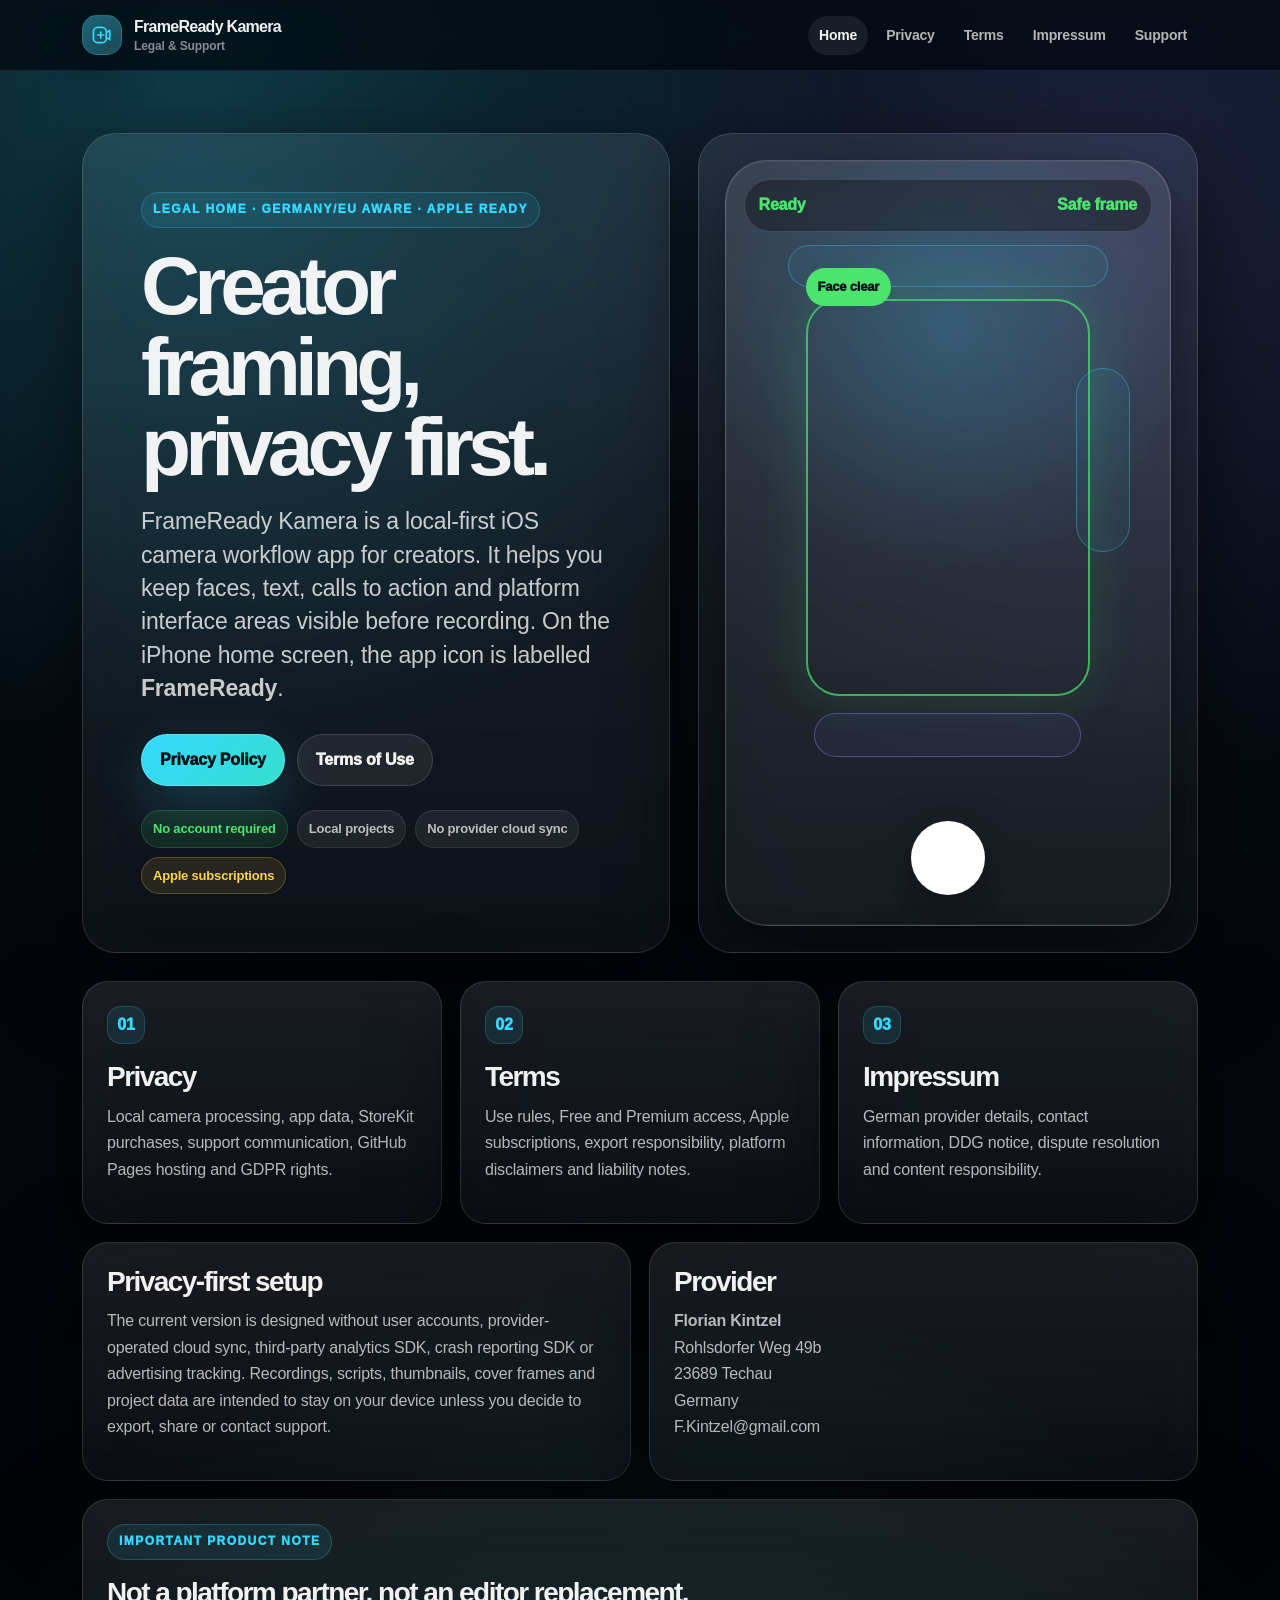
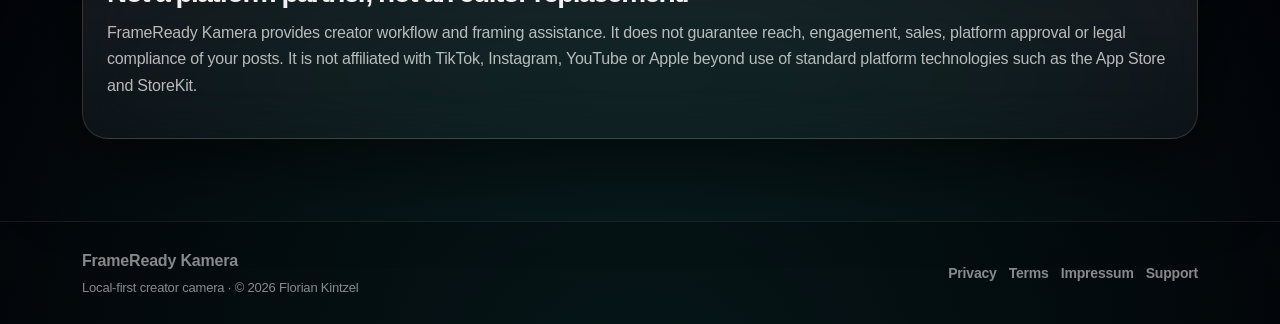
==== index.html @ 50290210 "Add files via upload" ====
<!doctype html>
<html lang="en">
<head>
  <meta charset="utf-8">
  <meta name="viewport" content="width=device-width, initial-scale=1">
  <title>FrameReady Kamera Legal Home</title>
  <meta name="description" content="Legal, privacy, terms, support and provider information for FrameReady Kamera, whose iPhone icon is shown as FrameReady.">
  <meta name="robots" content="index,follow">
  <meta property="og:title" content="FrameReady Kamera Legal Home">
  <meta property="og:description" content="Legal, privacy, terms, support and provider information for FrameReady Kamera, whose iPhone icon is shown as FrameReady.">
  <meta property="og:type" content="website">
  <meta name="theme-color" content="#061017">
  <link rel="stylesheet" href="assets/style.css">
</head>
<body>

  <a class="skip-link" href="#main">Skip to content</a>
  <header class="site-header">
    <nav class="nav" aria-label="Main navigation">
      <a class="brand" href="index.html" aria-label="FrameReady Kamera legal home"><span class="logo-mark" aria-hidden="true"><svg viewBox="0 0 28 28" fill="none" role="img"><rect x="4" y="5" width="15" height="18" rx="5" stroke="currentColor" stroke-width="2"/><path d="M19 11l4-2.4v10.8L19 17" stroke="currentColor" stroke-width="2" stroke-linejoin="round"/><path d="M9 14h7M12.5 10.5v7" stroke="currentColor" stroke-width="2" stroke-linecap="round"/></svg></span><span><strong>FrameReady Kamera</strong><small>Legal & Support</small></span></a>
      <div class="nav-links"><a class="active" href="index.html">Home</a><a class="" href="privacy.html">Privacy</a><a class="" href="terms.html">Terms</a><a class="" href="imprint.html">Impressum</a><a class="" href="support.html">Support</a></div>
    </nav>
  </header>

  <main id="main">
    <section class="hero-shell" aria-labelledby="hero-title">
      <div class="hero-copy glass-xl">
        <p class="eyebrow">Legal home · Germany/EU aware · Apple ready</p>
        <h1 id="hero-title">Creator framing, privacy first.</h1>
        <p class="lede">FrameReady Kamera is a local-first iOS camera workflow app for creators. It helps you keep faces, text, calls to action and platform interface areas visible before recording. On the iPhone home screen, the app icon is labelled <strong>FrameReady</strong>.</p>
        <div class="hero-actions">
          <a class="button primary" href="privacy.html">Privacy Policy</a>
          <a class="button" href="terms.html">Terms of Use</a>
        </div>
        <div class="badge-row" aria-label="Key properties">
          <span class="badge green">No account required</span>
          <span class="badge">Local projects</span>
          <span class="badge">No provider cloud sync</span>
          <span class="badge gold">Apple subscriptions</span>
        </div>
      </div>
      <div class="hero-visual glass-xl" aria-hidden="true">
        <div class="device-frame">
          <div class="device-top"><span>Ready</span><span>Safe frame</span></div>
          <div class="face-orbit"></div>
          <div class="guide guide-top"></div>
          <div class="guide guide-right"></div>
          <div class="guide guide-caption"></div>
          <div class="floating-note">Face clear</div>
          <div class="record-button"></div>
        </div>
      </div>
    </section>

    <section class="section-grid three" aria-label="Legal pages">
      <a class="card-link" href="privacy.html"><span class="card-icon">01</span><h2>Privacy</h2><p>Local camera processing, app data, StoreKit purchases, support communication, GitHub Pages hosting and GDPR rights.</p></a>
      <a class="card-link" href="terms.html"><span class="card-icon">02</span><h2>Terms</h2><p>Use rules, Free and Premium access, Apple subscriptions, export responsibility, platform disclaimers and liability notes.</p></a>
      <a class="card-link" href="imprint.html"><span class="card-icon">03</span><h2>Impressum</h2><p>German provider details, contact information, DDG notice, dispute resolution and content responsibility.</p></a>
    </section>

    <section class="section-grid two">
      <article class="notice-card"><h2>Privacy-first setup</h2><p>The current version is designed without user accounts, provider-operated cloud sync, third-party analytics SDK, crash reporting SDK or advertising tracking. Recordings, scripts, thumbnails, cover frames and project data are intended to stay on your device unless you decide to export, share or contact support.</p></article>
      <article class="notice-card"><h2>Provider</h2><p><strong>Florian Kintzel</strong><br>Rohlsdorfer Weg 49b<br>23689 Techau<br>Germany<br><a href="mailto:F.Kintzel@gmail.com">F.Kintzel@gmail.com</a></p></article>
    </section>

    <section class="notice-card wide"><p class="eyebrow">Important product note</p><h2>Not a platform partner, not an editor replacement.</h2><p>FrameReady Kamera provides creator workflow and framing assistance. It does not guarantee reach, engagement, sales, platform approval or legal compliance of your posts. It is not affiliated with TikTok, Instagram, YouTube or Apple beyond use of standard platform technologies such as the App Store and StoreKit.</p></section>
  </main>

  <footer class="footer">
    <div class="footer-inner">
      <div><strong>FrameReady Kamera</strong><span>Local-first creator camera · © 2026 Florian Kintzel</span></div>
      <div class="footer-links"><a href="privacy.html">Privacy</a><a href="terms.html">Terms</a><a href="imprint.html">Impressum</a><a href="support.html">Support</a></div>
    </div>
  </footer>
</body>
</html>
---- assets/style.css ----
:root {
  color-scheme: dark;
  --bg: #03060b;
  --bg2: #06141a;
  --text: rgba(255,255,255,.94);
  --muted: rgba(255,255,255,.70);
  --soft: rgba(255,255,255,.52);
  --panel: rgba(255,255,255,.072);
  --panel2: rgba(255,255,255,.105);
  --line: rgba(255,255,255,.13);
  --line2: rgba(83,220,255,.36);
  --cyan: #35d8ff;
  --teal: #34dfce;
  --green: #4be46f;
  --gold: #ffd24a;
  --orange: #ff9d4d;
  --violet: #8c7cff;
  --shadow: 0 26px 86px rgba(0,0,0,.58);
  --radius-xl: 34px;
  --radius-lg: 26px;
  --radius-md: 18px;
  --max: 1160px;
}
* { box-sizing: border-box; }
html { scroll-behavior: smooth; }
body {
  margin: 0;
  min-height: 100vh;
  background:
    radial-gradient(circle at 15% 5%, rgba(53,216,255,.21), transparent 31%),
    radial-gradient(circle at 88% 9%, rgba(140,124,255,.16), transparent 30%),
    radial-gradient(circle at 50% 105%, rgba(52,223,206,.14), transparent 36%),
    linear-gradient(180deg, #061018 0%, #03060b 60%, #020307 100%);
  color: var(--text);
  font: 16px/1.66 -apple-system, BlinkMacSystemFont, "SF Pro Text", "Inter", "Segoe UI", Roboto, Helvetica, Arial, sans-serif;
  letter-spacing: -0.012em;
}
body::before {
  content: "";
  position: fixed;
  inset: 0;
  pointer-events: none;
  background-image:
    linear-gradient(rgba(255,255,255,.020) 1px, transparent 1px),
    linear-gradient(90deg, rgba(255,255,255,.016) 1px, transparent 1px);
  background-size: 52px 52px;
  mask-image: linear-gradient(180deg, rgba(0,0,0,.82), transparent 78%);
}
a { color: inherit; text-decoration: none; }
a:hover { color: white; }
.skip-link { position: absolute; left: -999px; top: 14px; padding: 10px 14px; background: var(--cyan); color: #001014; border-radius: 12px; z-index: 30; font-weight: 900; }
.skip-link:focus { left: 14px; }
.site-header { position: sticky; top: 0; z-index: 20; backdrop-filter: blur(24px) saturate(1.32); -webkit-backdrop-filter: blur(24px) saturate(1.32); border-bottom: 1px solid rgba(255,255,255,.08); background: rgba(4,7,12,.72); }
.nav { max-width: var(--max); margin: 0 auto; padding: 14px 22px; display: flex; align-items: center; justify-content: space-between; gap: 18px; }
.brand { display: flex; align-items: center; gap: 12px; font-weight: 900; letter-spacing: -.04em; white-space: nowrap; }
.brand small { display: block; font-size: 12px; font-weight: 800; color: var(--soft); letter-spacing: -.01em; margin-top: -4px; }
.logo-mark { width: 40px; height: 40px; display: grid; place-items: center; border-radius: 15px; color: var(--cyan); background: linear-gradient(145deg, rgba(53,216,255,.28), rgba(52,223,206,.10)), rgba(255,255,255,.07); border: 1px solid rgba(53,216,255,.33); box-shadow: 0 0 38px rgba(53,216,255,.18) inset, 0 14px 40px rgba(0,0,0,.35); }
.logo-mark svg { width: 24px; height: 24px; }
.nav-links { display: flex; align-items: center; gap: 7px; flex-wrap: wrap; justify-content: flex-end; }
.nav-links a { color: var(--muted); font-size: 14px; font-weight: 850; padding: 8px 11px; border-radius: 999px; }
.nav-links a.active, .nav-links a:hover { color: var(--text); background: rgba(255,255,255,.075); }
main { max-width: var(--max); margin: 0 auto; padding: 62px 22px 82px; }
.glass, .glass-xl, .card-link, .notice-card, .legal-card { border: 1px solid var(--line); background: linear-gradient(180deg, rgba(255,255,255,.096), rgba(255,255,255,.043)); box-shadow: var(--shadow); backdrop-filter: blur(28px) saturate(1.25); -webkit-backdrop-filter: blur(28px) saturate(1.25); }
.glass-xl, .legal-card { border-radius: var(--radius-xl); }
.hero-shell { display: grid; grid-template-columns: minmax(0, 1.08fr) minmax(320px, .92fr); gap: 28px; align-items: stretch; margin-bottom: 28px; }
.hero-copy { padding: clamp(28px, 5vw, 58px); }
.eyebrow { display: inline-flex; align-items: center; gap: 8px; color: var(--cyan); font-size: 12px; font-weight: 950; text-transform: uppercase; letter-spacing: .12em; padding: 7px 11px; border-radius: 999px; background: rgba(53,216,255,.095); border: 1px solid rgba(53,216,255,.23); margin: 0 0 18px; }
h1 { font-size: clamp(42px, 7vw, 82px); line-height: .98; margin: 0 0 18px; letter-spacing: -.072em; }
h2 { font-size: clamp(26px, 3.6vw, 42px); line-height: 1.06; letter-spacing: -.055em; margin: 34px 0 12px; }
h3 { font-size: 20px; line-height: 1.22; letter-spacing: -.032em; margin: 0 0 8px; }
p { margin: 0 0 15px; color: var(--muted); }
.lede { font-size: clamp(18px, 2.1vw, 23px); line-height: 1.45; color: rgba(255,255,255,.77); max-width: 760px; }
.hero-actions { display: flex; flex-wrap: wrap; gap: 12px; margin-top: 28px; }
.button { display: inline-flex; align-items: center; justify-content: center; gap: 10px; min-height: 48px; padding: 12px 18px; border-radius: 999px; font-weight: 950; border: 1px solid rgba(255,255,255,.13); background: rgba(255,255,255,.07); color: var(--text); transition: transform .18s ease, background .18s ease; }
.button.primary { background: linear-gradient(135deg, var(--cyan), var(--teal)); color: #001114; border-color: rgba(255,255,255,.24); box-shadow: 0 20px 52px rgba(53,216,255,.21); }
.button:hover { transform: translateY(-1px); }
.badge-row { display: flex; flex-wrap: wrap; gap: 9px; margin-top: 24px; }
.badge { display: inline-flex; align-items: center; min-height: 32px; padding: 7px 11px; border-radius: 999px; background: rgba(255,255,255,.068); border: 1px solid rgba(255,255,255,.10); color: var(--muted); font-size: 13px; font-weight: 850; }
.badge.green { color: var(--green); background: rgba(75,228,111,.10); border-color: rgba(75,228,111,.22); }
.badge.gold { color: var(--gold); background: rgba(255,210,74,.10); border-color: rgba(255,210,74,.24); }
.hero-visual { padding: 26px; position: relative; overflow: hidden; min-height: 500px; }
.device-frame { height: 100%; min-height: 448px; border-radius: 42px; border: 1px solid rgba(255,255,255,.18); background: radial-gradient(circle at 50% 22%, rgba(53,216,255,.20), transparent 38%), linear-gradient(180deg, rgba(255,255,255,.10), rgba(255,255,255,.04)); position: relative; overflow: hidden; box-shadow: inset 0 0 0 1px rgba(255,255,255,.04), 0 28px 70px rgba(0,0,0,.48); }
.device-top { position: absolute; top: 18px; left: 18px; right: 18px; display: flex; justify-content: space-between; padding: 12px 14px; border-radius: 999px; background: rgba(0,0,0,.32); border: 1px solid rgba(255,255,255,.13); color: var(--green); font-weight: 950; }
.face-orbit { position: absolute; inset: 18% 18% 30% 18%; border: 2px solid rgba(75,228,111,.72); border-radius: 34px; box-shadow: 0 0 50px rgba(75,228,111,.16); }
.guide { position: absolute; border: 1px solid rgba(53,216,255,.34); background: rgba(53,216,255,.055); border-radius: 999px; }
.guide-top { top: 11%; left: 14%; right: 14%; height: 42px; }
.guide-right { top: 27%; right: 9%; width: 54px; height: 184px; border-radius: 28px; }
.guide-caption { left: 20%; right: 20%; bottom: 22%; height: 44px; border-color: rgba(140,124,255,.44); background: rgba(140,124,255,.075); }
.floating-note { position: absolute; left: 18%; top: 14%; color: #061018; background: var(--green); padding: 8px 12px; border-radius: 999px; font-weight: 950; font-size: 13px; }
.record-button { position: absolute; bottom: 4%; left: 50%; transform: translateX(-50%); width: 74px; height: 74px; border-radius: 50%; background: white; border: 10px solid rgba(255,255,255,.24); box-shadow: 0 16px 50px rgba(0,0,0,.4); }
.section-grid { display: grid; gap: 18px; margin-top: 18px; }
.section-grid.three { grid-template-columns: repeat(3,minmax(0,1fr)); }
.section-grid.two { grid-template-columns: repeat(2,minmax(0,1fr)); }
.card-link, .notice-card { border-radius: var(--radius-lg); padding: 24px; }
.card-link { display: block; transition: transform .18s ease, border-color .18s ease; }
.card-link:hover { transform: translateY(-3px); border-color: rgba(53,216,255,.35); }
.card-icon { display: inline-grid; place-items: center; width: 38px; height: 38px; border-radius: 14px; color: var(--cyan); background: rgba(53,216,255,.10); border: 1px solid rgba(53,216,255,.20); font-weight: 950; margin-bottom: 18px; }
.card-link h2, .notice-card h2 { font-size: 28px; margin-top: 0; }
.wide { margin-top: 18px; }
.document-layout { display: grid; grid-template-columns: 238px minmax(0, 1fr); gap: 22px; align-items: start; }
.document-layout.single { grid-template-columns: minmax(0, 1fr); max-width: 880px; }
.toc { position: sticky; top: 92px; border-radius: var(--radius-lg); padding: 18px; }
.toc p { color: var(--text); font-weight: 950; margin-bottom: 10px; }
.toc a { display: block; color: var(--muted); padding: 8px 0; font-weight: 750; border-bottom: 1px solid rgba(255,255,255,.065); }
.toc a:hover { color: var(--cyan); }
.legal-card { padding: clamp(26px, 4vw, 54px); }
.legal-card h1 { font-size: clamp(40px, 6vw, 68px); }
.legal-card h2:first-of-type { margin-top: 22px; }
.legal-card a { color: var(--cyan); font-weight: 800; }
ul { color: var(--muted); padding-left: 22px; }
li { margin: 7px 0; }
.check-list { list-style: none; padding: 0; }
.check-list li { position: relative; padding-left: 28px; }
.check-list li::before { content: "✓"; position: absolute; left: 0; top: 0; color: var(--green); font-weight: 950; }
.callout { border: 1px solid rgba(53,216,255,.25); background: rgba(53,216,255,.085); border-radius: var(--radius-md); padding: 16px 17px; color: rgba(255,255,255,.78); margin: 24px 0; }
.callout.success { border-color: rgba(75,228,111,.28); background: rgba(75,228,111,.085); }
.table-wrap { overflow-x: auto; border-radius: var(--radius-md); border: 1px solid rgba(255,255,255,.10); margin: 20px 0; }
table { width: 100%; border-collapse: collapse; min-width: 760px; background: rgba(255,255,255,.035); }
th, td { text-align: left; vertical-align: top; padding: 14px; border-bottom: 1px solid rgba(255,255,255,.08); color: var(--muted); }
th { color: var(--text); font-size: 13px; text-transform: uppercase; letter-spacing: .08em; background: rgba(255,255,255,.055); }
.footer { border-top: 1px solid rgba(255,255,255,.08); background: rgba(2,4,8,.35); }
.footer-inner { max-width: var(--max); margin: 0 auto; padding: 26px 22px; display: flex; align-items: center; justify-content: space-between; gap: 18px; color: var(--soft); }
.footer-inner span { display: block; font-size: 13px; margin-top: 2px; }
.footer-links { display: flex; gap: 12px; flex-wrap: wrap; justify-content: flex-end; font-weight: 850; font-size: 14px; }
@media (max-width: 920px) { .hero-shell, .document-layout, .section-grid.three, .section-grid.two { grid-template-columns: 1fr; } .toc { position: static; display: none; } .hero-visual { min-height: 410px; } .nav { align-items: flex-start; flex-direction: column; } .nav-links { justify-content: flex-start; } }
@media (max-width: 560px) { main { padding-top: 36px; } .hero-copy, .legal-card { padding: 24px; } h1 { font-size: 42px; } .hero-visual { display: none; } .footer-inner { flex-direction: column; align-items: flex-start; } }
@media (prefers-reduced-motion: reduce) { * { scroll-behavior: auto !important; transition: none !important; } }

/* v3 name and privacy table polish */
table.privacy-data { min-width: 0; table-layout: fixed; }
table.privacy-data th:nth-child(1), table.privacy-data td:nth-child(1) { width: 22%; }
table.privacy-data th:nth-child(2), table.privacy-data td:nth-child(2) { width: 43%; }
table.privacy-data th:nth-child(3), table.privacy-data td:nth-child(3) { width: 35%; }
table.privacy-data td { overflow-wrap: anywhere; word-break: normal; }
.brand strong { letter-spacing: -.045em; }
@media (max-width: 720px) {
  .table-wrap { overflow: visible; border: 0; border-radius: 0; margin: 18px 0 22px; }
  table.privacy-data, table.privacy-data thead, table.privacy-data tbody, table.privacy-data tr, table.privacy-data td { display: block; width: 100%; }
  table.privacy-data { min-width: 0; background: transparent; border-collapse: separate; border-spacing: 0; }
  table.privacy-data thead { position: absolute; width: 1px; height: 1px; overflow: hidden; clip: rect(0 0 0 0); white-space: nowrap; }
  table.privacy-data tr { margin: 0 0 12px; padding: 12px 14px; border: 1px solid rgba(255,255,255,.10); border-radius: 18px; background: linear-gradient(180deg, rgba(255,255,255,.060), rgba(255,255,255,.028)); box-shadow: 0 16px 40px rgba(0,0,0,.22); }
  table.privacy-data td { padding: 8px 0 10px; border-bottom: 1px solid rgba(255,255,255,.065); }
  table.privacy-data td:last-child { border-bottom: 0; padding-bottom: 2px; }
  table.privacy-data td::before { content: attr(data-label); display: block; margin-bottom: 3px; color: var(--cyan); font-size: 11px; font-weight: 950; text-transform: uppercase; letter-spacing: .10em; }
}
@media (max-width: 430px) {
  .brand { white-space: normal; align-items: flex-start; }
  .logo-mark { flex: 0 0 auto; }
  .nav-links a { padding: 7px 9px; font-size: 13px; }
  .legal-card h1 { font-size: 36px; }
}
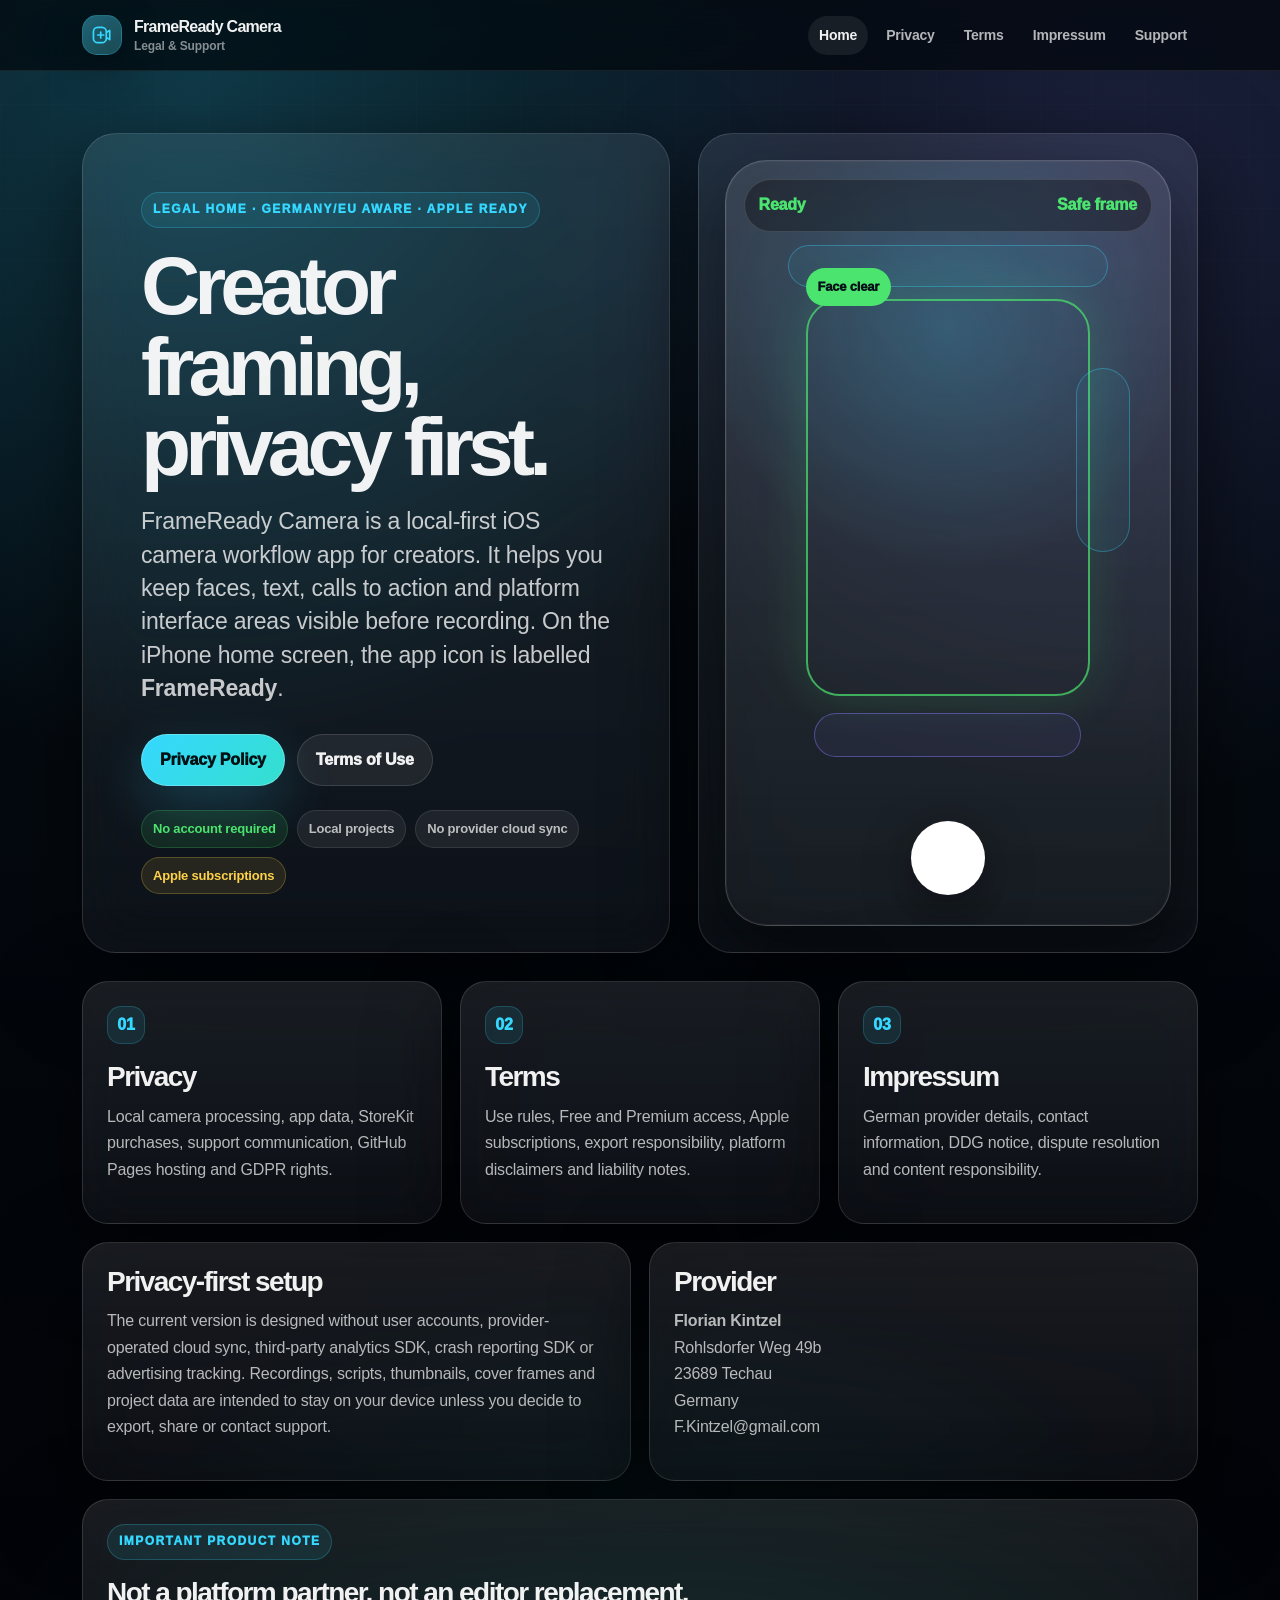
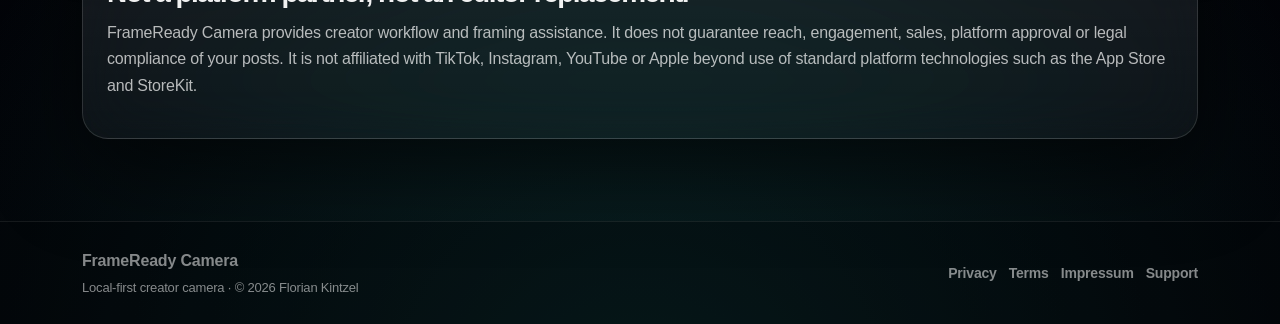
==== commit 2d9939a7: "Add files via upload" ====
--- a/index.html
+++ b/index.html
@@ -3,11 +3,11 @@
 <head>
   <meta charset="utf-8">
   <meta name="viewport" content="width=device-width, initial-scale=1">
-  <title>FrameReady Kamera Legal Home</title>
-  <meta name="description" content="Legal, privacy, terms, support and provider information for FrameReady Kamera, whose iPhone icon is shown as FrameReady.">
+  <title>FrameReady Camera Legal Home</title>
+  <meta name="description" content="Legal, privacy, terms, support and provider information for FrameReady Camera, whose iPhone icon is shown as FrameReady.">
   <meta name="robots" content="index,follow">
-  <meta property="og:title" content="FrameReady Kamera Legal Home">
-  <meta property="og:description" content="Legal, privacy, terms, support and provider information for FrameReady Kamera, whose iPhone icon is shown as FrameReady.">
+  <meta property="og:title" content="FrameReady Camera Legal Home">
+  <meta property="og:description" content="Legal, privacy, terms, support and provider information for FrameReady Camera, whose iPhone icon is shown as FrameReady.">
   <meta property="og:type" content="website">
   <meta name="theme-color" content="#061017">
   <link rel="stylesheet" href="assets/style.css">
@@ -17,7 +17,7 @@
   <a class="skip-link" href="#main">Skip to content</a>
   <header class="site-header">
     <nav class="nav" aria-label="Main navigation">
-      <a class="brand" href="index.html" aria-label="FrameReady Kamera legal home"><span class="logo-mark" aria-hidden="true"><svg viewBox="0 0 28 28" fill="none" role="img"><rect x="4" y="5" width="15" height="18" rx="5" stroke="currentColor" stroke-width="2"/><path d="M19 11l4-2.4v10.8L19 17" stroke="currentColor" stroke-width="2" stroke-linejoin="round"/><path d="M9 14h7M12.5 10.5v7" stroke="currentColor" stroke-width="2" stroke-linecap="round"/></svg></span><span><strong>FrameReady Kamera</strong><small>Legal & Support</small></span></a>
+      <a class="brand" href="index.html" aria-label="FrameReady Camera legal home"><span class="logo-mark" aria-hidden="true"><svg viewBox="0 0 28 28" fill="none" role="img"><rect x="4" y="5" width="15" height="18" rx="5" stroke="currentColor" stroke-width="2"/><path d="M19 11l4-2.4v10.8L19 17" stroke="currentColor" stroke-width="2" stroke-linejoin="round"/><path d="M9 14h7M12.5 10.5v7" stroke="currentColor" stroke-width="2" stroke-linecap="round"/></svg></span><span><strong>FrameReady Camera</strong><small>Legal & Support</small></span></a>
       <div class="nav-links"><a class="active" href="index.html">Home</a><a class="" href="privacy.html">Privacy</a><a class="" href="terms.html">Terms</a><a class="" href="imprint.html">Impressum</a><a class="" href="support.html">Support</a></div>
     </nav>
   </header>
@@ -27,7 +27,7 @@
       <div class="hero-copy glass-xl">
         <p class="eyebrow">Legal home · Germany/EU aware · Apple ready</p>
         <h1 id="hero-title">Creator framing, privacy first.</h1>
-        <p class="lede">FrameReady Kamera is a local-first iOS camera workflow app for creators. It helps you keep faces, text, calls to action and platform interface areas visible before recording. On the iPhone home screen, the app icon is labelled <strong>FrameReady</strong>.</p>
+        <p class="lede">FrameReady Camera is a local-first iOS camera workflow app for creators. It helps you keep faces, text, calls to action and platform interface areas visible before recording. On the iPhone home screen, the app icon is labelled <strong>FrameReady</strong>.</p>
         <div class="hero-actions">
           <a class="button primary" href="privacy.html">Privacy Policy</a>
           <a class="button" href="terms.html">Terms of Use</a>
@@ -63,12 +63,12 @@
       <article class="notice-card"><h2>Provider</h2><p><strong>Florian Kintzel</strong><br>Rohlsdorfer Weg 49b<br>23689 Techau<br>Germany<br><a href="mailto:F.Kintzel@gmail.com">F.Kintzel@gmail.com</a></p></article>
     </section>
 
-    <section class="notice-card wide"><p class="eyebrow">Important product note</p><h2>Not a platform partner, not an editor replacement.</h2><p>FrameReady Kamera provides creator workflow and framing assistance. It does not guarantee reach, engagement, sales, platform approval or legal compliance of your posts. It is not affiliated with TikTok, Instagram, YouTube or Apple beyond use of standard platform technologies such as the App Store and StoreKit.</p></section>
+    <section class="notice-card wide"><p class="eyebrow">Important product note</p><h2>Not a platform partner, not an editor replacement.</h2><p>FrameReady Camera provides creator workflow and framing assistance. It does not guarantee reach, engagement, sales, platform approval or legal compliance of your posts. It is not affiliated with TikTok, Instagram, YouTube or Apple beyond use of standard platform technologies such as the App Store and StoreKit.</p></section>
   </main>
 
   <footer class="footer">
     <div class="footer-inner">
-      <div><strong>FrameReady Kamera</strong><span>Local-first creator camera · © 2026 Florian Kintzel</span></div>
+      <div><strong>FrameReady Camera</strong><span>Local-first creator camera · © 2026 Florian Kintzel</span></div>
       <div class="footer-links"><a href="privacy.html">Privacy</a><a href="terms.html">Terms</a><a href="imprint.html">Impressum</a><a href="support.html">Support</a></div>
     </div>
   </footer>
--- a/assets/style.css
+++ b/assets/style.css
@@ -150,3 +150,47 @@
   .nav-links a { padding: 7px 9px; font-size: 13px; }
   .legal-card h1 { font-size: 36px; }
 }
+
+/* v4 app name and iPhone privacy layout correction */
+@media (max-width: 720px) {
+  .legal-card { width: 100%; max-width: 100%; box-sizing: border-box; }
+  .table-wrap { width: 100%; max-width: 100%; overflow: visible; }
+  table.privacy-data,
+  table.privacy-data thead,
+  table.privacy-data tbody,
+  table.privacy-data tr,
+  table.privacy-data th,
+  table.privacy-data td {
+    width: 100% !important;
+    max-width: 100% !important;
+    min-width: 0 !important;
+    box-sizing: border-box;
+  }
+  table.privacy-data tr {
+    display: grid;
+    grid-template-columns: minmax(0, 1fr);
+    gap: 0;
+    padding: 16px;
+  }
+  table.privacy-data td {
+    display: block;
+    overflow-wrap: break-word;
+    word-break: normal;
+    hyphens: auto;
+  }
+  table.privacy-data td::before {
+    width: auto;
+    max-width: 100%;
+    white-space: nowrap;
+    overflow-wrap: normal;
+    word-break: keep-all;
+    letter-spacing: .12em;
+  }
+}
+@media (max-width: 430px) {
+  main.document-layout { padding-left: 14px; padding-right: 14px; }
+  .legal-card { padding: 22px 18px; }
+  table.privacy-data tr { padding: 15px 14px; border-radius: 20px; }
+  table.privacy-data td { font-size: 15.5px; line-height: 1.56; }
+  table.privacy-data td::before { font-size: 10px; }
+}
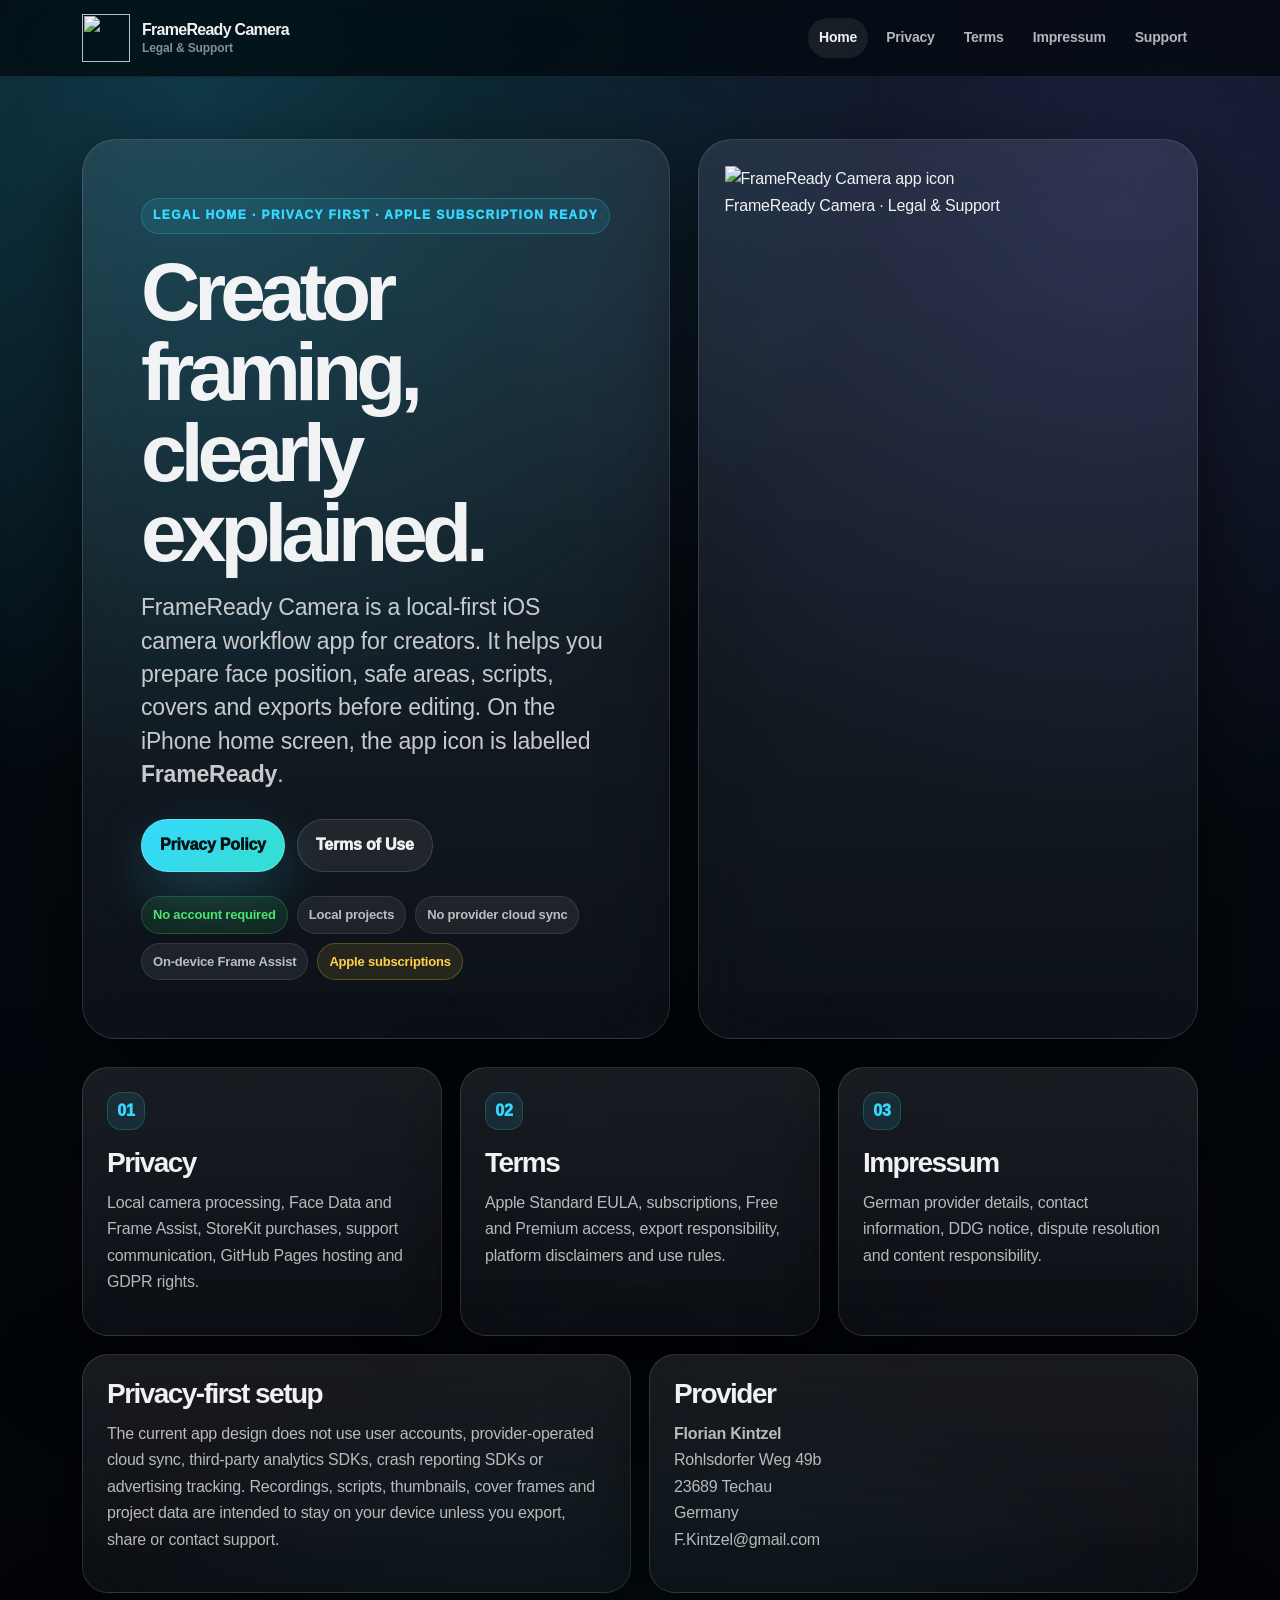
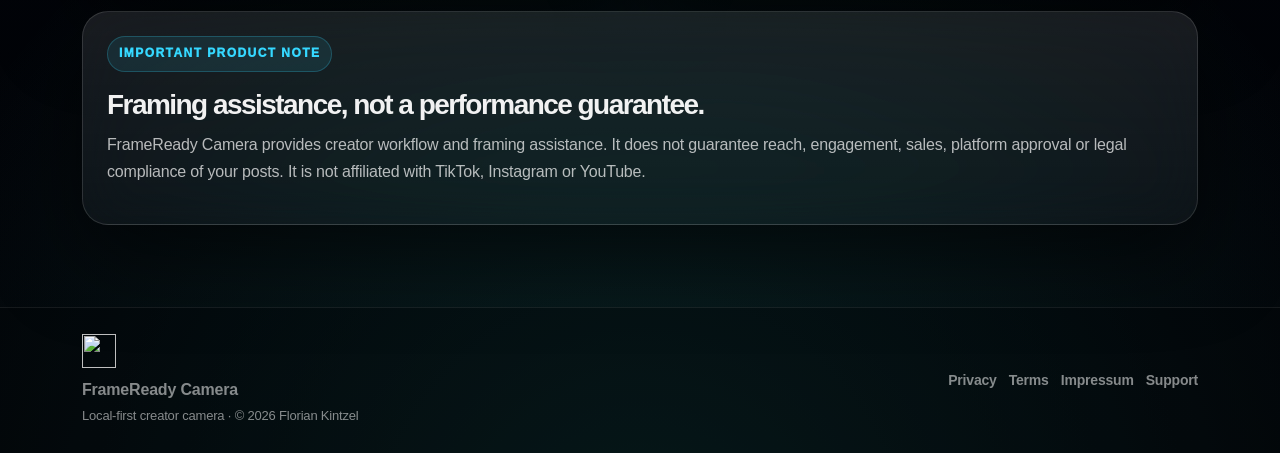
==== commit 9630b36e: "Add files via upload" ====
--- a/index.html
+++ b/index.html
@@ -9,15 +9,21 @@
   <meta property="og:title" content="FrameReady Camera Legal Home">
   <meta property="og:description" content="Legal, privacy, terms, support and provider information for FrameReady Camera, whose iPhone icon is shown as FrameReady.">
   <meta property="og:type" content="website">
+  <meta property="og:image" content="assets/app-icon-512.png">
   <meta name="theme-color" content="#061017">
+  <link rel="icon" type="image/png" sizes="32x32" href="assets/favicon-32.png">
+  <link rel="icon" type="image/png" sizes="192x192" href="assets/app-icon-192.png">
+  <link rel="apple-touch-icon" href="assets/apple-touch-icon.png">
   <link rel="stylesheet" href="assets/style.css">
 </head>
 <body>
-
   <a class="skip-link" href="#main">Skip to content</a>
   <header class="site-header">
     <nav class="nav" aria-label="Main navigation">
-      <a class="brand" href="index.html" aria-label="FrameReady Camera legal home"><span class="logo-mark" aria-hidden="true"><svg viewBox="0 0 28 28" fill="none" role="img"><rect x="4" y="5" width="15" height="18" rx="5" stroke="currentColor" stroke-width="2"/><path d="M19 11l4-2.4v10.8L19 17" stroke="currentColor" stroke-width="2" stroke-linejoin="round"/><path d="M9 14h7M12.5 10.5v7" stroke="currentColor" stroke-width="2" stroke-linecap="round"/></svg></span><span><strong>FrameReady Camera</strong><small>Legal & Support</small></span></a>
+      <a class="brand" href="index.html" aria-label="FrameReady Camera legal home">
+        <img class="logo-img" src="assets/app-icon-64.png" alt="" width="48" height="48">
+        <span><strong>FrameReady Camera</strong><small>Legal & Support</small></span>
+      </a>
       <div class="nav-links"><a class="active" href="index.html">Home</a><a class="" href="privacy.html">Privacy</a><a class="" href="terms.html">Terms</a><a class="" href="imprint.html">Impressum</a><a class="" href="support.html">Support</a></div>
     </nav>
   </header>
@@ -25,9 +31,9 @@
   <main id="main">
     <section class="hero-shell" aria-labelledby="hero-title">
       <div class="hero-copy glass-xl">
-        <p class="eyebrow">Legal home · Germany/EU aware · Apple ready</p>
-        <h1 id="hero-title">Creator framing, privacy first.</h1>
-        <p class="lede">FrameReady Camera is a local-first iOS camera workflow app for creators. It helps you keep faces, text, calls to action and platform interface areas visible before recording. On the iPhone home screen, the app icon is labelled <strong>FrameReady</strong>.</p>
+        <p class="eyebrow">Legal home · Privacy first · Apple subscription ready</p>
+        <h1 id="hero-title">Creator framing, clearly explained.</h1>
+        <p class="lede">FrameReady Camera is a local-first iOS camera workflow app for creators. It helps you prepare face position, safe areas, scripts, covers and exports before editing. On the iPhone home screen, the app icon is labelled <strong>FrameReady</strong>.</p>
         <div class="hero-actions">
           <a class="button primary" href="privacy.html">Privacy Policy</a>
           <a class="button" href="terms.html">Terms of Use</a>
@@ -36,39 +42,34 @@
           <span class="badge green">No account required</span>
           <span class="badge">Local projects</span>
           <span class="badge">No provider cloud sync</span>
+          <span class="badge violet">On-device Frame Assist</span>
           <span class="badge gold">Apple subscriptions</span>
         </div>
       </div>
-      <div class="hero-visual glass-xl" aria-hidden="true">
-        <div class="device-frame">
-          <div class="device-top"><span>Ready</span><span>Safe frame</span></div>
-          <div class="face-orbit"></div>
-          <div class="guide guide-top"></div>
-          <div class="guide guide-right"></div>
-          <div class="guide guide-caption"></div>
-          <div class="floating-note">Face clear</div>
-          <div class="record-button"></div>
-        </div>
+      <div class="hero-visual glass-xl" aria-label="FrameReady Camera app icon">
+        <img class="app-icon-showcase" src="assets/app-icon-512.png" alt="FrameReady Camera app icon" width="512" height="512">
+        <div class="logo-caption">FrameReady Camera · Legal & Support</div>
+        <div class="device-mini" aria-hidden="true"></div>
       </div>
     </section>
 
     <section class="section-grid three" aria-label="Legal pages">
-      <a class="card-link" href="privacy.html"><span class="card-icon">01</span><h2>Privacy</h2><p>Local camera processing, app data, StoreKit purchases, support communication, GitHub Pages hosting and GDPR rights.</p></a>
-      <a class="card-link" href="terms.html"><span class="card-icon">02</span><h2>Terms</h2><p>Use rules, Free and Premium access, Apple subscriptions, export responsibility, platform disclaimers and liability notes.</p></a>
+      <a class="card-link" href="privacy.html"><span class="card-icon">01</span><h2>Privacy</h2><p>Local camera processing, Face Data and Frame Assist, StoreKit purchases, support communication, GitHub Pages hosting and GDPR rights.</p></a>
+      <a class="card-link" href="terms.html"><span class="card-icon">02</span><h2>Terms</h2><p>Apple Standard EULA, subscriptions, Free and Premium access, export responsibility, platform disclaimers and use rules.</p></a>
       <a class="card-link" href="imprint.html"><span class="card-icon">03</span><h2>Impressum</h2><p>German provider details, contact information, DDG notice, dispute resolution and content responsibility.</p></a>
     </section>
 
     <section class="section-grid two">
-      <article class="notice-card"><h2>Privacy-first setup</h2><p>The current version is designed without user accounts, provider-operated cloud sync, third-party analytics SDK, crash reporting SDK or advertising tracking. Recordings, scripts, thumbnails, cover frames and project data are intended to stay on your device unless you decide to export, share or contact support.</p></article>
+      <article class="notice-card"><h2>Privacy-first setup</h2><p>The current app design does not use user accounts, provider-operated cloud sync, third-party analytics SDKs, crash reporting SDKs or advertising tracking. Recordings, scripts, thumbnails, cover frames and project data are intended to stay on your device unless you export, share or contact support.</p></article>
       <article class="notice-card"><h2>Provider</h2><p><strong>Florian Kintzel</strong><br>Rohlsdorfer Weg 49b<br>23689 Techau<br>Germany<br><a href="mailto:F.Kintzel@gmail.com">F.Kintzel@gmail.com</a></p></article>
     </section>
 
-    <section class="notice-card wide"><p class="eyebrow">Important product note</p><h2>Not a platform partner, not an editor replacement.</h2><p>FrameReady Camera provides creator workflow and framing assistance. It does not guarantee reach, engagement, sales, platform approval or legal compliance of your posts. It is not affiliated with TikTok, Instagram, YouTube or Apple beyond use of standard platform technologies such as the App Store and StoreKit.</p></section>
+    <section class="notice-card wide"><p class="eyebrow">Important product note</p><h2>Framing assistance, not a performance guarantee.</h2><p>FrameReady Camera provides creator workflow and framing assistance. It does not guarantee reach, engagement, sales, platform approval or legal compliance of your posts. It is not affiliated with TikTok, Instagram or YouTube.</p></section>
   </main>
 
   <footer class="footer">
     <div class="footer-inner">
-      <div><strong>FrameReady Camera</strong><span>Local-first creator camera · © 2026 Florian Kintzel</span></div>
+      <div class="footer-brand"><img class="footer-logo" src="assets/app-icon-64.png" alt="" width="34" height="34"><div><strong>FrameReady Camera</strong><span>Local-first creator camera · © 2026 Florian Kintzel</span></div></div>
       <div class="footer-links"><a href="privacy.html">Privacy</a><a href="terms.html">Terms</a><a href="imprint.html">Impressum</a><a href="support.html">Support</a></div>
     </div>
   </footer>
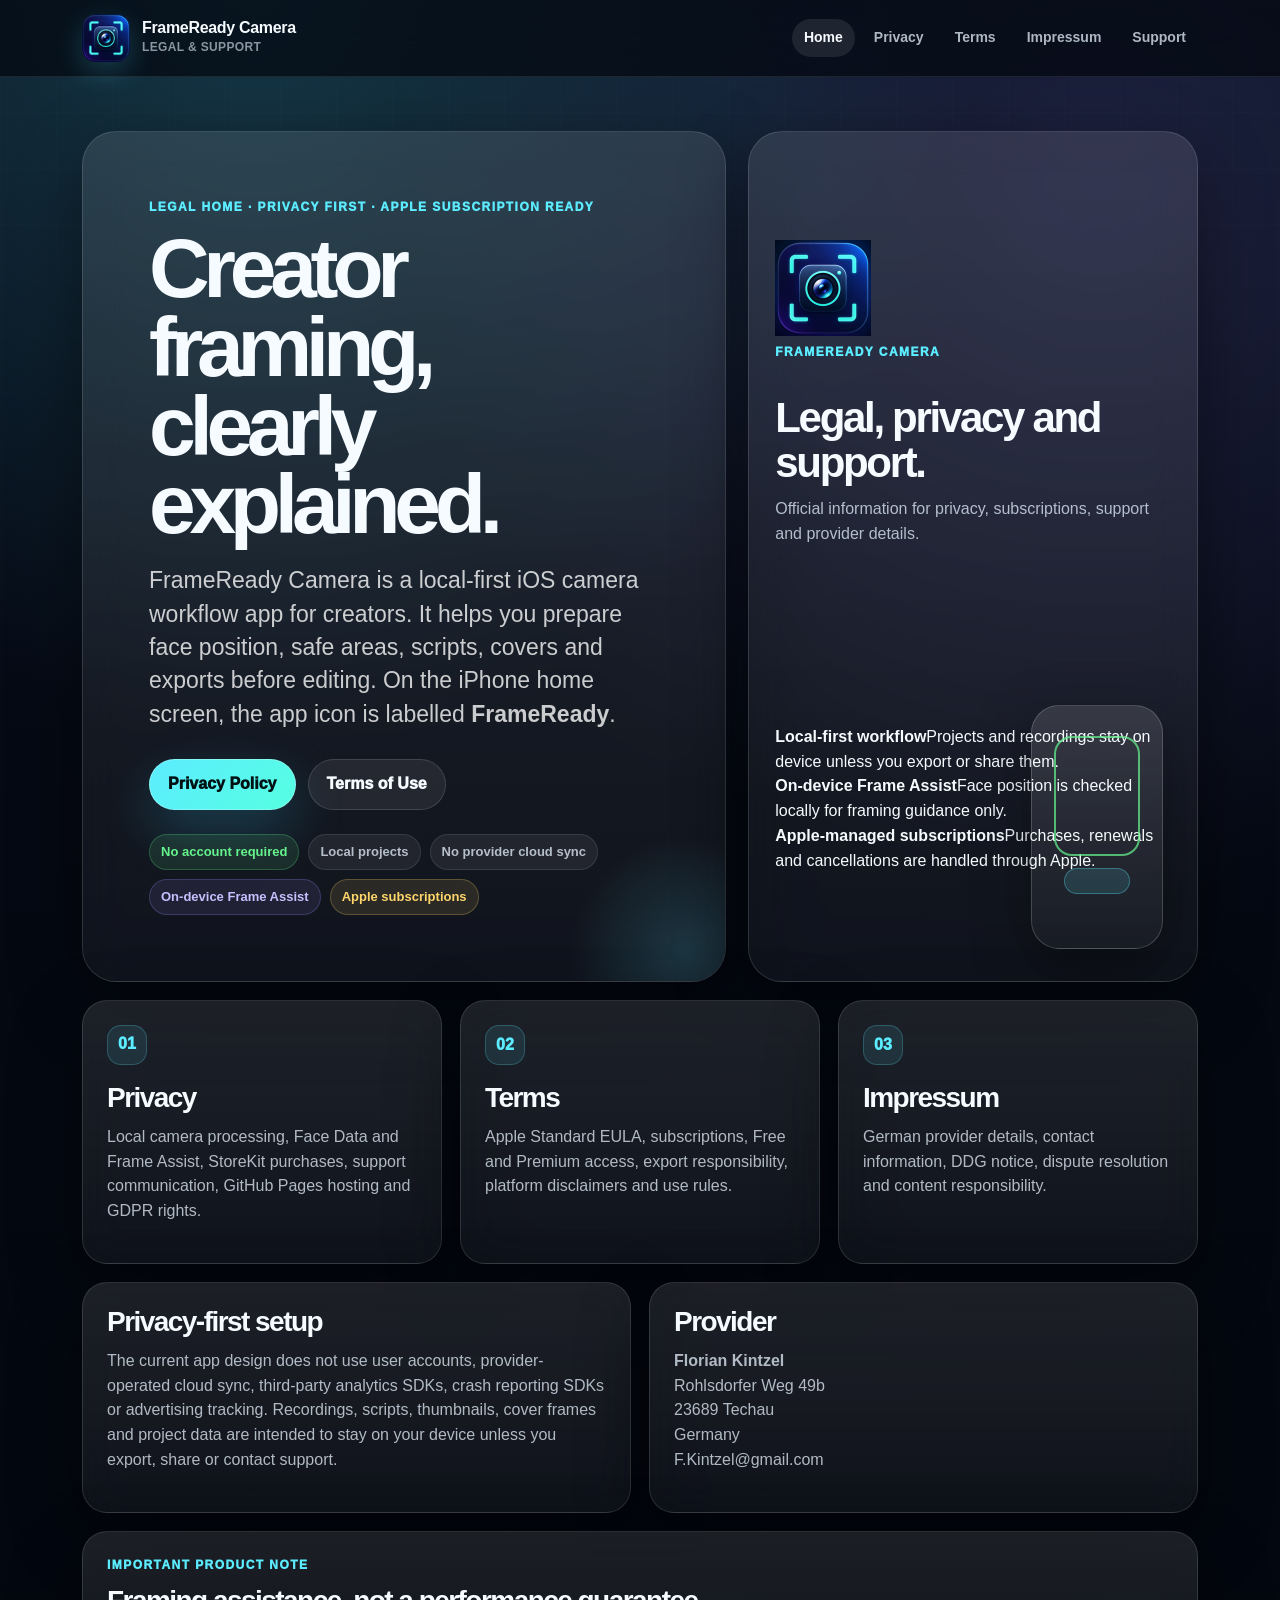
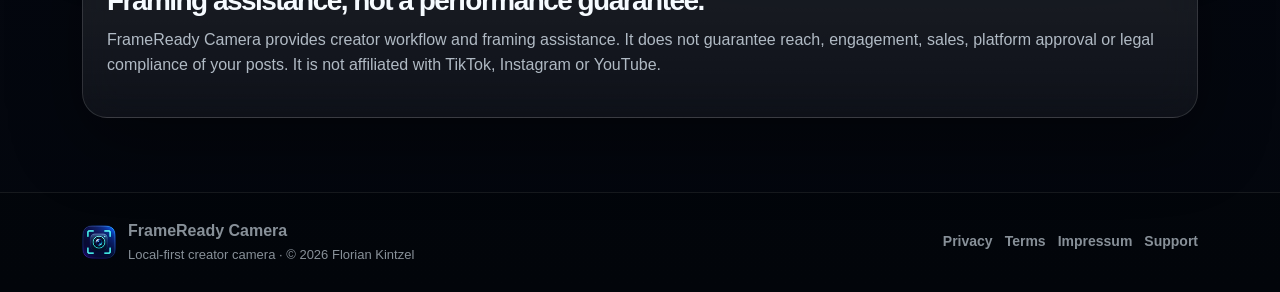
==== commit d32934b3: "Add files via upload" ====
--- a/index.html
+++ b/index.html
@@ -9,19 +9,19 @@
   <meta property="og:title" content="FrameReady Camera Legal Home">
   <meta property="og:description" content="Legal, privacy, terms, support and provider information for FrameReady Camera, whose iPhone icon is shown as FrameReady.">
   <meta property="og:type" content="website">
-  <meta property="og:image" content="assets/app-icon-512.png">
+  <meta property="og:image" content="https://flinzel.github.io/framereadycamera/assets/app-icon-512.png">
   <meta name="theme-color" content="#061017">
-  <link rel="icon" type="image/png" sizes="32x32" href="assets/favicon-32.png">
-  <link rel="icon" type="image/png" sizes="192x192" href="assets/app-icon-192.png">
-  <link rel="apple-touch-icon" href="assets/apple-touch-icon.png">
-  <link rel="stylesheet" href="assets/style.css">
+  <link rel="icon" type="image/png" sizes="32x32" href="https://flinzel.github.io/framereadycamera/assets/favicon-32.png">
+  <link rel="icon" type="image/png" sizes="192x192" href="https://flinzel.github.io/framereadycamera/assets/app-icon-192.png">
+  <link rel="apple-touch-icon" href="https://flinzel.github.io/framereadycamera/assets/apple-touch-icon.png">
+  <link rel="stylesheet" href="https://flinzel.github.io/framereadycamera/assets/style.css">
 </head>
 <body>
   <a class="skip-link" href="#main">Skip to content</a>
   <header class="site-header">
     <nav class="nav" aria-label="Main navigation">
       <a class="brand" href="index.html" aria-label="FrameReady Camera legal home">
-        <img class="logo-img" src="assets/app-icon-64.png" alt="" width="48" height="48">
+        <img class="logo-img" src="https://flinzel.github.io/framereadycamera/assets/app-icon-64.png" alt="" width="48" height="48">
         <span><strong>FrameReady Camera</strong><small>Legal & Support</small></span>
       </a>
       <div class="nav-links"><a class="active" href="index.html">Home</a><a class="" href="privacy.html">Privacy</a><a class="" href="terms.html">Terms</a><a class="" href="imprint.html">Impressum</a><a class="" href="support.html">Support</a></div>
@@ -46,10 +46,21 @@
           <span class="badge gold">Apple subscriptions</span>
         </div>
       </div>
-      <div class="hero-visual glass-xl" aria-label="FrameReady Camera app icon">
-        <img class="app-icon-showcase" src="assets/app-icon-512.png" alt="FrameReady Camera app icon" width="512" height="512">
-        <div class="logo-caption">FrameReady Camera · Legal & Support</div>
-        <div class="device-mini" aria-hidden="true"></div>
+      <div class="hero-visual glass-xl" aria-label="FrameReady Camera legal and support overview">
+        <div class="hero-brand-card">
+          <img class="hero-app-icon" src="https://flinzel.github.io/framereadycamera/assets/app-icon-192.png" alt="FrameReady Camera app icon" width="96" height="96">
+          <div>
+            <p class="eyebrow compact">FrameReady Camera</p>
+            <h2 class="hero-panel-title">Legal, privacy and support.</h2>
+            <p>Official information for privacy, subscriptions, support and provider details.</p>
+          </div>
+        </div>
+        <div class="trust-stack" aria-label="Trust highlights">
+          <div class="trust-item"><strong>Local-first workflow</strong><span>Projects and recordings stay on device unless you export or share them.</span></div>
+          <div class="trust-item"><strong>On-device Frame Assist</strong><span>Face position is checked locally for framing guidance only.</span></div>
+          <div class="trust-item"><strong>Apple-managed subscriptions</strong><span>Purchases, renewals and cancellations are handled through Apple.</span></div>
+        </div>
+        <div class="device-mini refined" aria-hidden="true"></div>
       </div>
     </section>
 
@@ -69,7 +80,7 @@
 
   <footer class="footer">
     <div class="footer-inner">
-      <div class="footer-brand"><img class="footer-logo" src="assets/app-icon-64.png" alt="" width="34" height="34"><div><strong>FrameReady Camera</strong><span>Local-first creator camera · © 2026 Florian Kintzel</span></div></div>
+      <div class="footer-brand"><img class="footer-logo" src="https://flinzel.github.io/framereadycamera/assets/app-icon-64.png" alt="" width="34" height="34"><div><strong>FrameReady Camera</strong><span>Local-first creator camera · © 2026 Florian Kintzel</span></div></div>
       <div class="footer-links"><a href="privacy.html">Privacy</a><a href="terms.html">Terms</a><a href="imprint.html">Impressum</a><a href="support.html">Support</a></div>
     </div>
   </footer>
